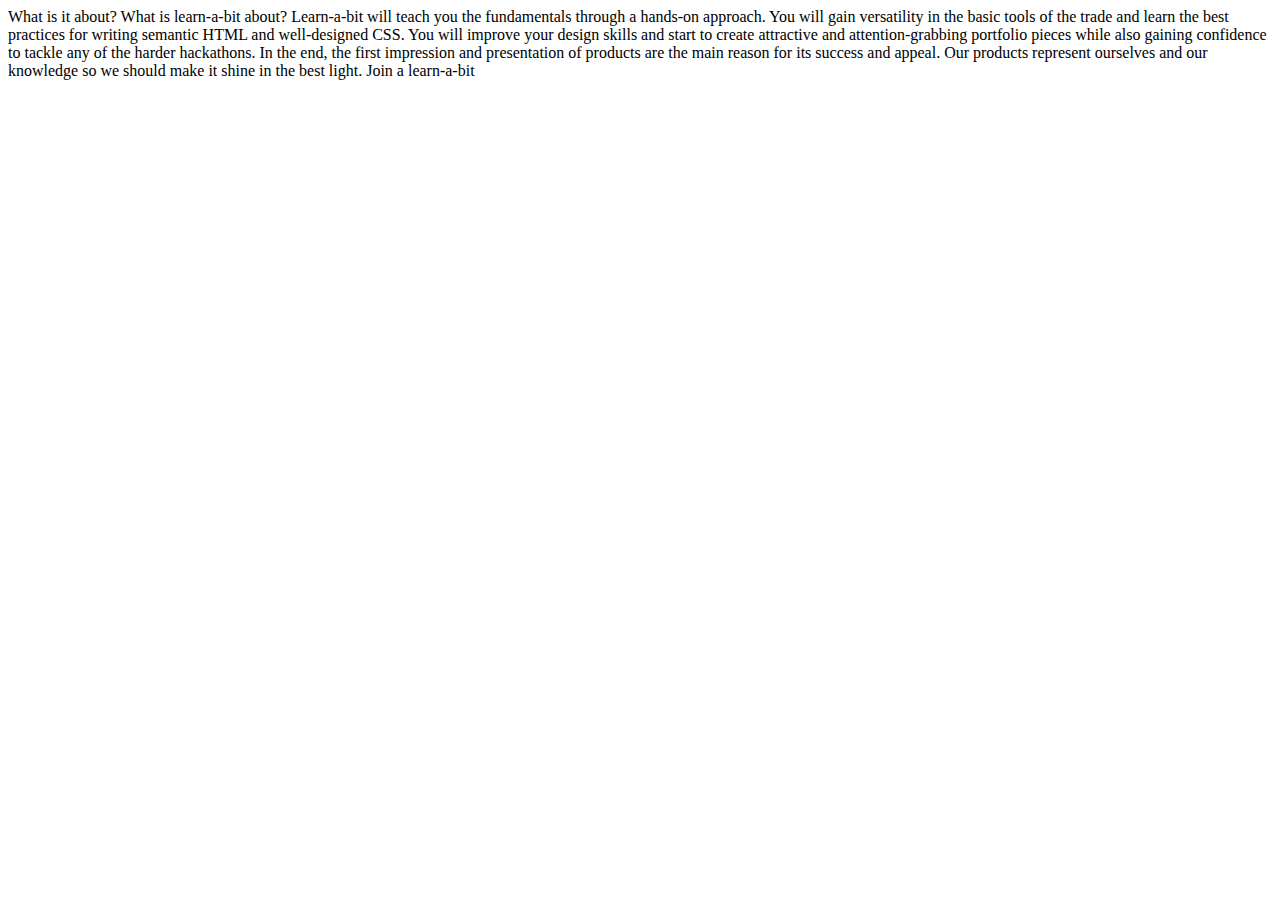
==== card/index.html @ 3da2a62f "updated readme" ====
<!DOCTYPE html>
<html lang="en">
  <head>
    <meta charset="UTF-8" />
    <meta http-equiv="X-UA-Compatible" content="IE=edge" />
    <meta name="viewport" content="width=device-width, initial-scale=1.0" />
    <title>Mintbean Learn-a-bit Challenge 02 - Card</title>
  </head>

  <body>
    What is it about?

    What is learn-a-bit about?

    Learn-a-bit will teach you the fundamentals through a hands-on approach. You
    will gain versatility in the basic tools of the trade and learn the best
    practices for writing semantic HTML and well-designed CSS. You will improve
    your design skills and start to create attractive and attention-grabbing
    portfolio pieces while also gaining confidence to tackle any of the harder
    hackathons. 
    
    In the end, the first impression and presentation of products
    are the main reason for its success and appeal. Our products represent
    ourselves and our knowledge so we should make it shine in the best light.

    Join a learn-a-bit
  </body>
</html>
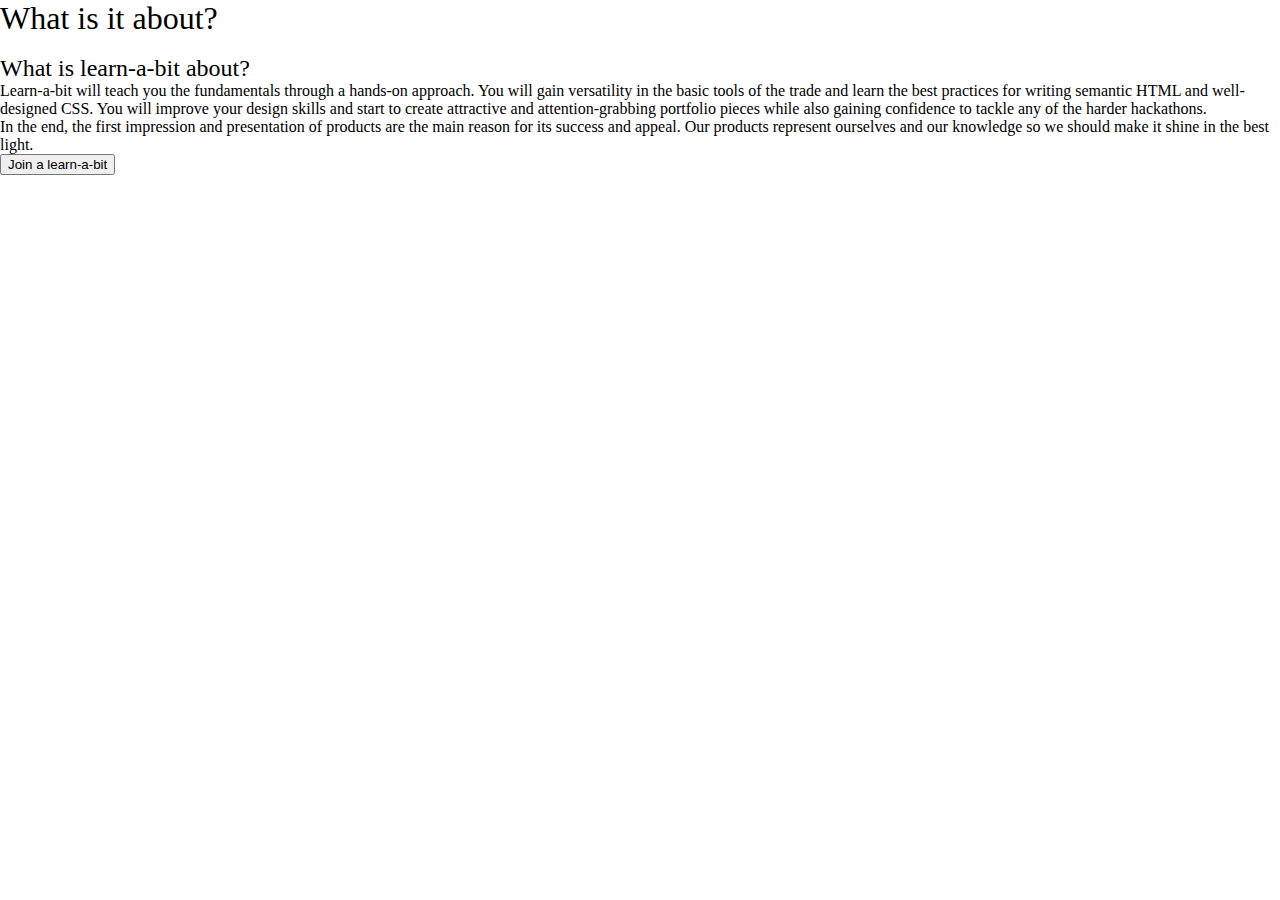
==== commit 29f3fc02: "add semantic html" ====
--- a/card/index.html
+++ b/card/index.html
@@ -5,24 +5,32 @@
     <meta http-equiv="X-UA-Compatible" content="IE=edge" />
     <meta name="viewport" content="width=device-width, initial-scale=1.0" />
     <title>Mintbean Learn-a-bit Challenge 02 - Card</title>
+    <link rel="stylesheet" href="styles/reset.css">
   </head>
+  <body>
+    <main>
+      <section>
+        <h1>What is it about?</h1>
+        <div class="card">
+          <img class="image">
+          <article class="article">
+            <h2>What is learn-a-bit about?</h2>
 
-  <body>
-    What is it about?
+              <p>Learn-a-bit will teach you the fundamentals through a hands-on approach. You
+              will gain versatility in the basic tools of the trade and learn the best
+              practices for writing semantic HTML and well-designed CSS. You will improve
+              your design skills and start to create attractive and attention-grabbing
+              portfolio pieces while also gaining confidence to tackle any of the harder
+              hackathons.</p> 
+              
+              <p>In the end, the first impression and presentation of products
+              are the main reason for its success and appeal. Our products represent
+              ourselves and our knowledge so we should make it shine in the best light.</p>
 
-    What is learn-a-bit about?
-
-    Learn-a-bit will teach you the fundamentals through a hands-on approach. You
-    will gain versatility in the basic tools of the trade and learn the best
-    practices for writing semantic HTML and well-designed CSS. You will improve
-    your design skills and start to create attractive and attention-grabbing
-    portfolio pieces while also gaining confidence to tackle any of the harder
-    hackathons. 
-    
-    In the end, the first impression and presentation of products
-    are the main reason for its success and appeal. Our products represent
-    ourselves and our knowledge so we should make it shine in the best light.
-
-    Join a learn-a-bit
+              <button>Join a learn-a-bit</button>
+          </article>
+        </div>
+      </section>
+    </main>
   </body>
 </html>
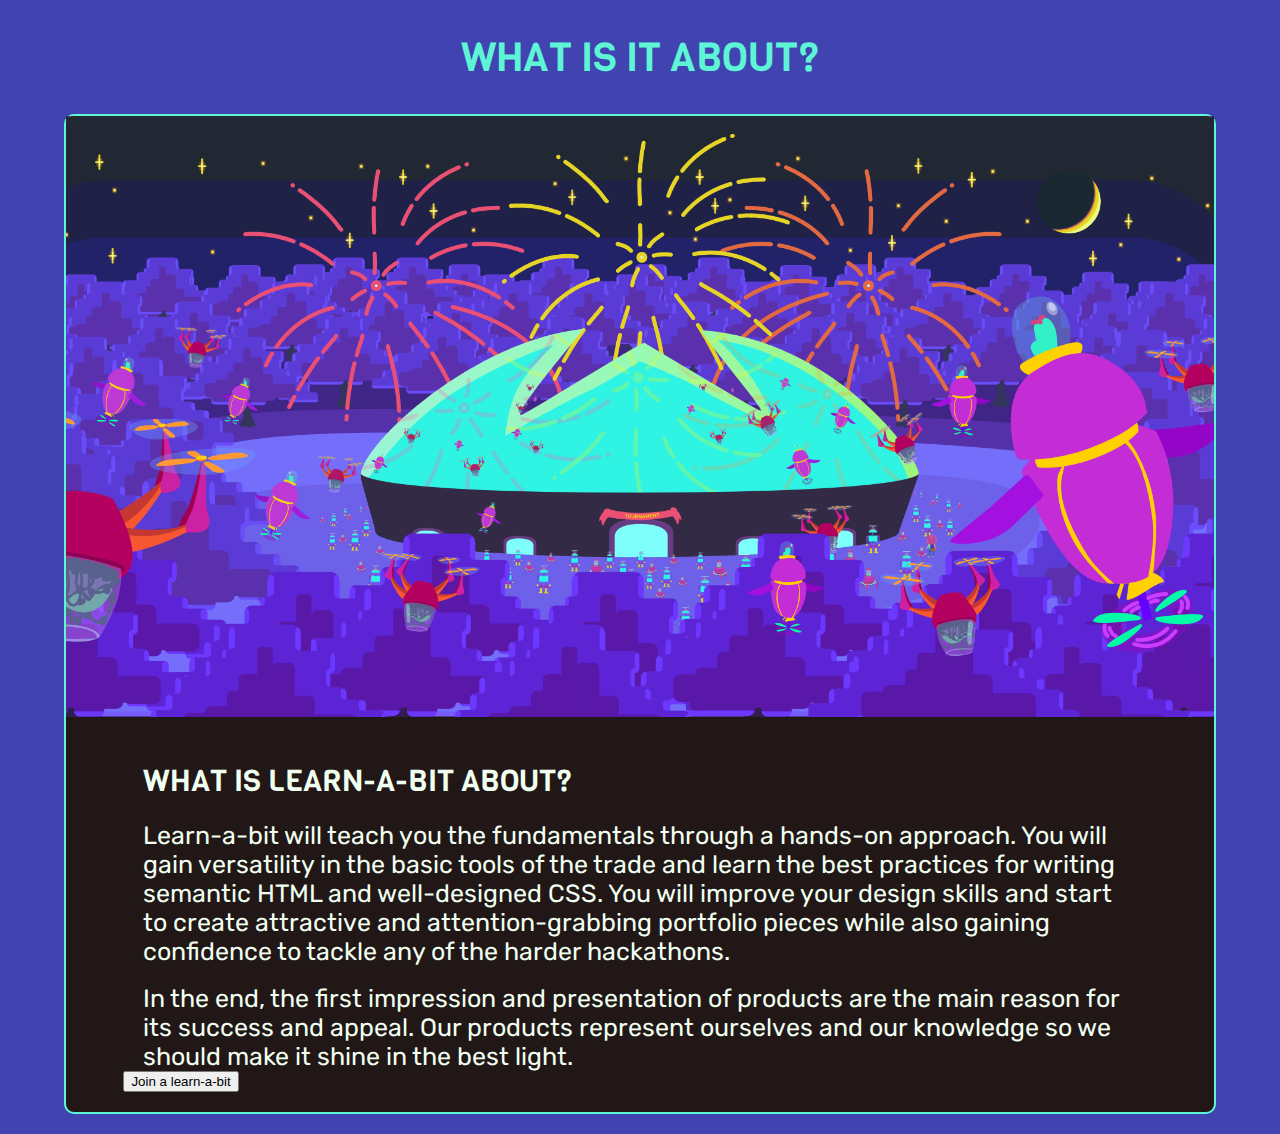
==== commit 97fdb519: "add css styles" ====
--- a/card/index.html
+++ b/card/index.html
@@ -6,28 +6,32 @@
     <meta name="viewport" content="width=device-width, initial-scale=1.0" />
     <title>Mintbean Learn-a-bit Challenge 02 - Card</title>
     <link rel="stylesheet" href="styles/reset.css">
+    <link rel="stylesheet" href="styles/styles.css">
+    <link href="https://fonts.googleapis.com/css2?family=Rubik:wght@300&family=Viga&display=swap" rel="stylesheet">
   </head>
   <body>
-    <main>
-      <section>
-        <h1>What is it about?</h1>
-        <div class="card">
-          <img class="image">
-          <article class="article">
-            <h2>What is learn-a-bit about?</h2>
+    <main class="main-card">
+      <section class="card-section">
+        <h1 class="card-section-headline">WHAT IS IT ABOUT?</h1>
+        <div class="card-body">
+          <div class="card-image">
+            <img src="images/mintbean-dome.png" alt="colorful celebration at the mintbean tournament arena">
+          </div>
+          <article class="card-article">
+            <h2 class="card-article-headline">WHAT IS LEARN-A-BIT ABOUT?</h2>
 
-              <p>Learn-a-bit will teach you the fundamentals through a hands-on approach. You
-              will gain versatility in the basic tools of the trade and learn the best
-              practices for writing semantic HTML and well-designed CSS. You will improve
-              your design skills and start to create attractive and attention-grabbing
-              portfolio pieces while also gaining confidence to tackle any of the harder
-              hackathons.</p> 
-              
-              <p>In the end, the first impression and presentation of products
-              are the main reason for its success and appeal. Our products represent
-              ourselves and our knowledge so we should make it shine in the best light.</p>
+            <p class="card-text">Learn-a-bit will teach you the fundamentals through a hands-on approach. You
+            will gain versatility in the basic tools of the trade and learn the best
+            practices for writing semantic HTML and well-designed CSS. You will improve
+            your design skills and start to create attractive and attention-grabbing
+            portfolio pieces while also gaining confidence to tackle any of the harder
+            hackathons.</p> 
+            <br>
+            <p class="card-text">In the end, the first impression and presentation of products
+            are the main reason for its success and appeal. Our products represent
+            ourselves and our knowledge so we should make it shine in the best light.</p>
 
-              <button>Join a learn-a-bit</button>
+            <button>Join a learn-a-bit</button>
           </article>
         </div>
       </section>
--- a/card/styles/styles.css
+++ b/card/styles/styles.css
@@ -0,0 +1,50 @@
+:root {
+    --main-dark: #221717;
+    --main-light: #f1fff1;
+    --main-highlight-darkslateblue: #4143b1;
+    --main-highlight-aquamarine: #5ef4d6;
+}
+
+.main-card {
+    background-color: var(--main-highlight-darkslateblue);
+}
+
+.card-section {
+    width: 90%;
+    margin: 0 auto;
+    padding-bottom: 20px;
+}
+
+.card-section-headline {
+    font-family: 'Viga', sans-serif; 
+    color: var(--main-highlight-aquamarine);
+    font-size: 40px;
+    text-align: center;
+    padding: 30px 0;
+}
+
+.card-body {
+    background-color: var(--main-dark);
+    border: 2.5px solid var(--main-highlight-aquamarine);
+    border-radius: 10px;
+}
+
+.card-article {
+    width: 90%;
+    margin: auto;
+    padding-top: 20px;
+    padding-bottom: 20px;
+    color: var(--main-light);
+}
+
+.card-article-headline {
+    font-family: 'Viga', sans-serif;
+    font-size: 30px;
+    padding: 20px;
+}
+
+.card-text {
+    font-family: 'Rubik', sans-serif;
+    font-size: 25px;
+    padding: 0 20px;
+}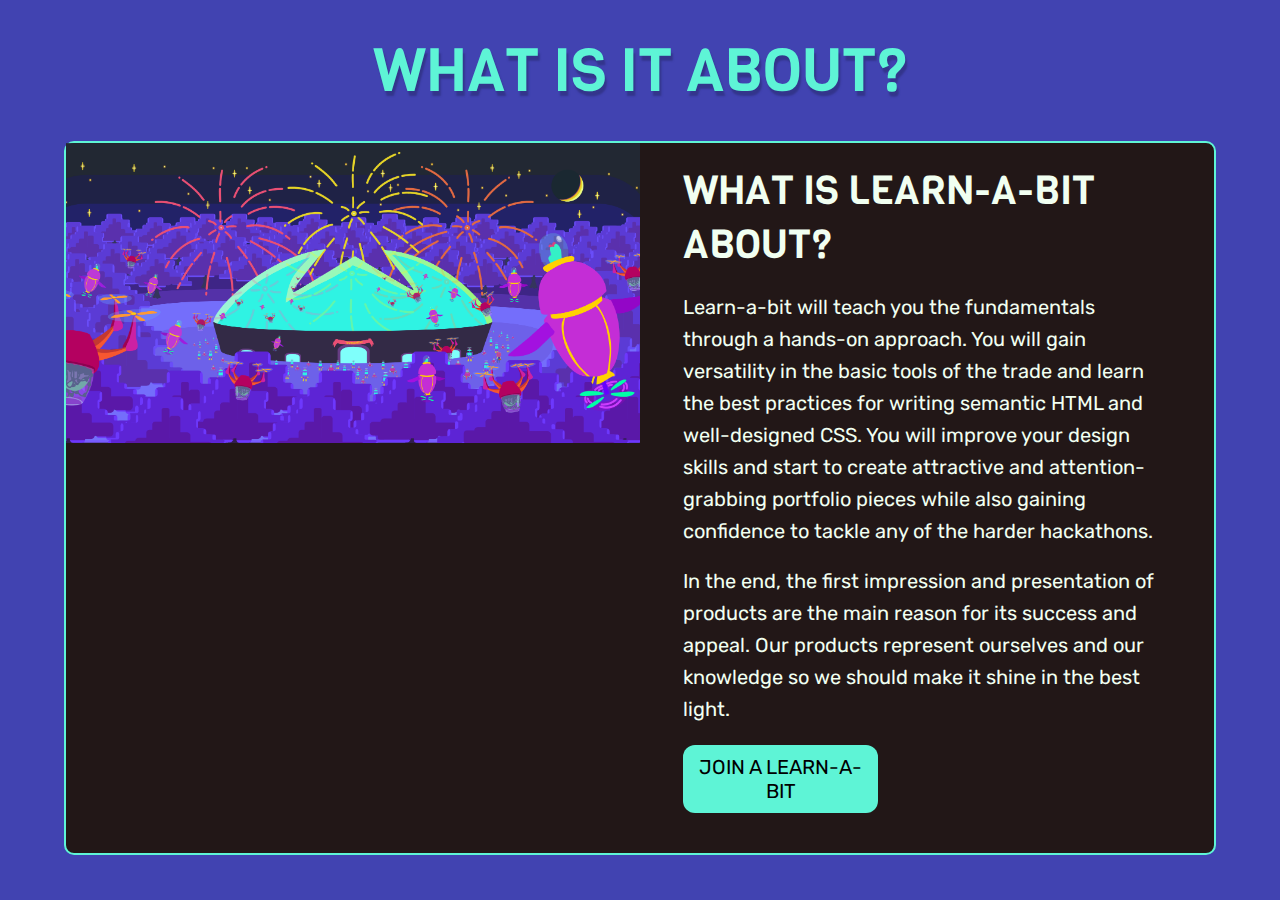
==== commit 97d1e005: "rework css styles for desktop" ====
--- a/card/index.html
+++ b/card/index.html
@@ -7,7 +7,7 @@
     <title>Mintbean Learn-a-bit Challenge 02 - Card</title>
     <link rel="stylesheet" href="styles/reset.css">
     <link rel="stylesheet" href="styles/styles.css">
-    <link href="https://fonts.googleapis.com/css2?family=Rubik:wght@300&family=Viga&display=swap" rel="stylesheet">
+    <link href="https://fonts.googleapis.com/css2?family=Rubik:wght@300;400&family=Viga&display=swap" rel="stylesheet">
   </head>
   <body>
     <main class="main-card">
@@ -15,23 +15,24 @@
         <h1 class="card-section-headline">WHAT IS IT ABOUT?</h1>
         <div class="card-body">
           <div class="card-image">
-            <img src="images/mintbean-dome.png" alt="colorful celebration at the mintbean tournament arena">
+            <img class="img" src="images/mintbean-dome.png" alt="colorful celebration at the mintbean tournament arena">
           </div>
           <article class="card-article">
-            <h2 class="card-article-headline">WHAT IS LEARN-A-BIT ABOUT?</h2>
+            <div class="card-contents">
+              <h2 class="card-article-headline">WHAT IS LEARN-A-BIT ABOUT?</h2>
 
-            <p class="card-text">Learn-a-bit will teach you the fundamentals through a hands-on approach. You
-            will gain versatility in the basic tools of the trade and learn the best
-            practices for writing semantic HTML and well-designed CSS. You will improve
-            your design skills and start to create attractive and attention-grabbing
-            portfolio pieces while also gaining confidence to tackle any of the harder
-            hackathons.</p> 
-            <br>
-            <p class="card-text">In the end, the first impression and presentation of products
-            are the main reason for its success and appeal. Our products represent
-            ourselves and our knowledge so we should make it shine in the best light.</p>
-
-            <button>Join a learn-a-bit</button>
+              <p class="card-text">Learn-a-bit will teach you the fundamentals through a hands-on approach. You
+              will gain versatility in the basic tools of the trade and learn the best
+              practices for writing semantic HTML and well-designed CSS. You will improve
+              your design skills and start to create attractive and attention-grabbing
+              portfolio pieces while also gaining confidence to tackle any of the harder
+              hackathons.</p> 
+              <br>
+              <p class="card-text">In the end, the first impression and presentation of products
+              are the main reason for its success and appeal. Our products represent
+              ourselves and our knowledge so we should make it shine in the best light.</p>
+              <button class="card-btn">JOIN A LEARN-A-BIT</button>
+            </div>
           </article>
         </div>
       </section>
--- a/card/styles/styles.css
+++ b/card/styles/styles.css
@@ -7,6 +7,7 @@
 
 .main-card {
     background-color: var(--main-highlight-darkslateblue);
+    height: 100vh;
 }
 
 .card-section {
@@ -20,31 +21,86 @@
     color: var(--main-highlight-aquamarine);
     font-size: 40px;
     text-align: center;
+    text-shadow: 2px 5px 2px #33358c;
     padding: 30px 0;
 }
 
 .card-body {
+    display: flex;
+    flex-direction: column;
     background-color: var(--main-dark);
     border: 2.5px solid var(--main-highlight-aquamarine);
     border-radius: 10px;
 }
 
 .card-article {
-    width: 90%;
+    color: var(--main-light);
+}
+
+.card-contents {
+    width: 85%;
     margin: auto;
     padding-top: 20px;
     padding-bottom: 20px;
-    color: var(--main-light);
 }
 
 .card-article-headline {
     font-family: 'Viga', sans-serif;
     font-size: 30px;
-    padding: 20px;
+    padding-bottom: 20px;
 }
 
 .card-text {
     font-family: 'Rubik', sans-serif;
-    font-size: 25px;
-    padding: 0 20px;
+    font-size: 20px;
+    line-height: 1.6;
+}
+
+.card-btn {
+    width: 100%;
+    background-color: var(--main-highlight-aquamarine);
+    border: none;
+    border-radius: 12px;
+    padding-top: 10px;
+    padding-bottom: 10px;
+    margin: 20px 0;
+    font-family: 'Rubik', sans-serif; 
+    font-size: 20px;
+}
+
+/* DESKTOP STYLING */
+@media screen and (min-width: 1224px) {
+
+    .card-section-headline {
+        font-size: 60px;
+    }
+
+    .card-body {
+        flex-direction: row;
+        justify-content: space-evenly;
+    }
+
+    .card-image {
+        width: 50%;
+    }
+
+    /* .img {
+    } */
+
+    .card-article {
+        width: 50%;
+    }
+
+    .card-article-headline {
+        font-size: 40px;
+    }
+
+    /* .card-text {
+
+    } */
+
+    .card-btn {
+        width: 40%;
+    }
+    
 }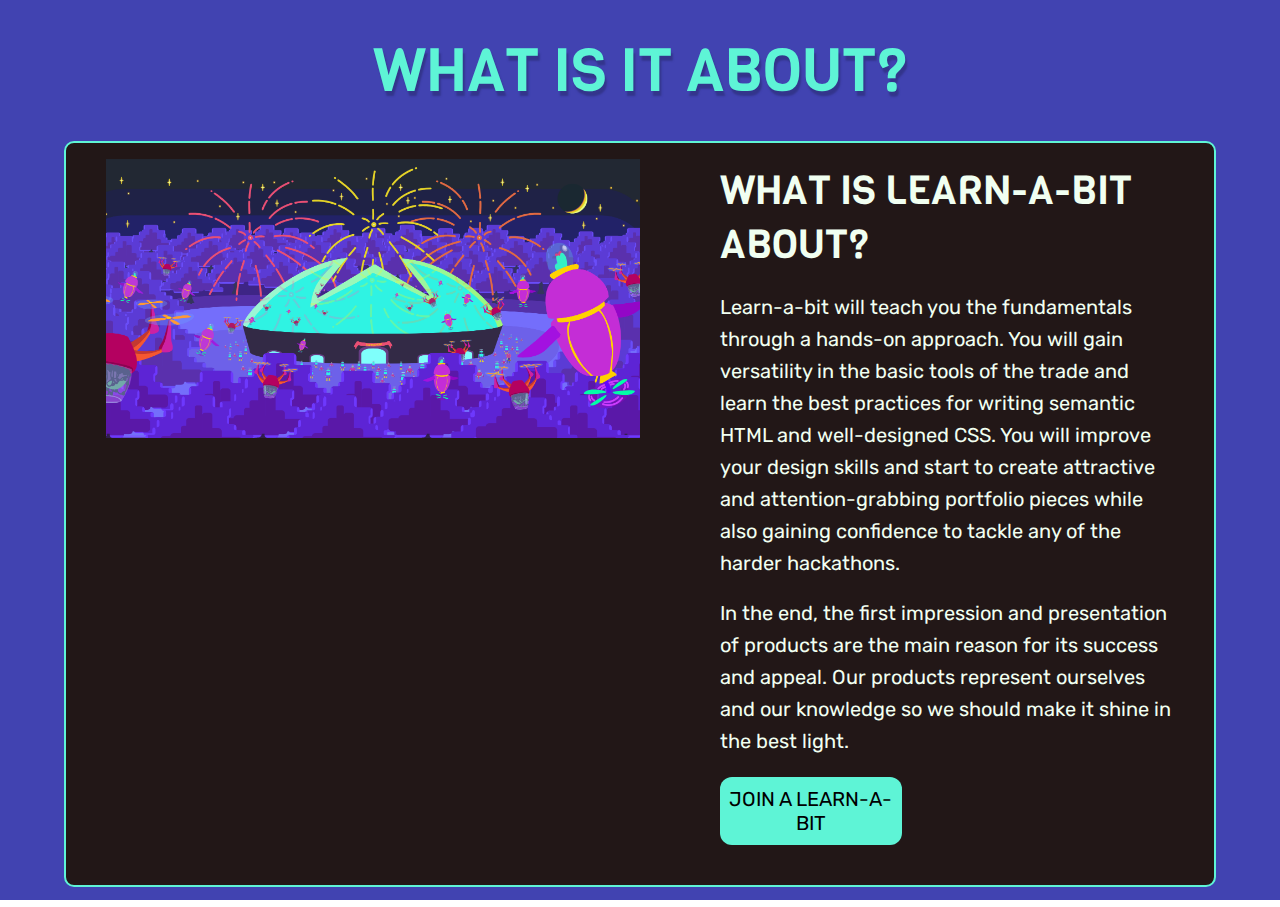
==== commit f1800a33: "fix semantic html" ====
--- a/card/index.html
+++ b/card/index.html
@@ -14,9 +14,9 @@
       <section class="card-section">
         <h1 class="card-section-headline">WHAT IS IT ABOUT?</h1>
         <div class="card-body">
-          <div class="card-image">
+          <figure class="card-image">
             <img class="img" src="images/mintbean-dome.png" alt="colorful celebration at the mintbean tournament arena">
-          </div>
+          </figure>
           <article class="card-article">
             <div class="card-contents">
               <h2 class="card-article-headline">WHAT IS LEARN-A-BIT ABOUT?</h2>
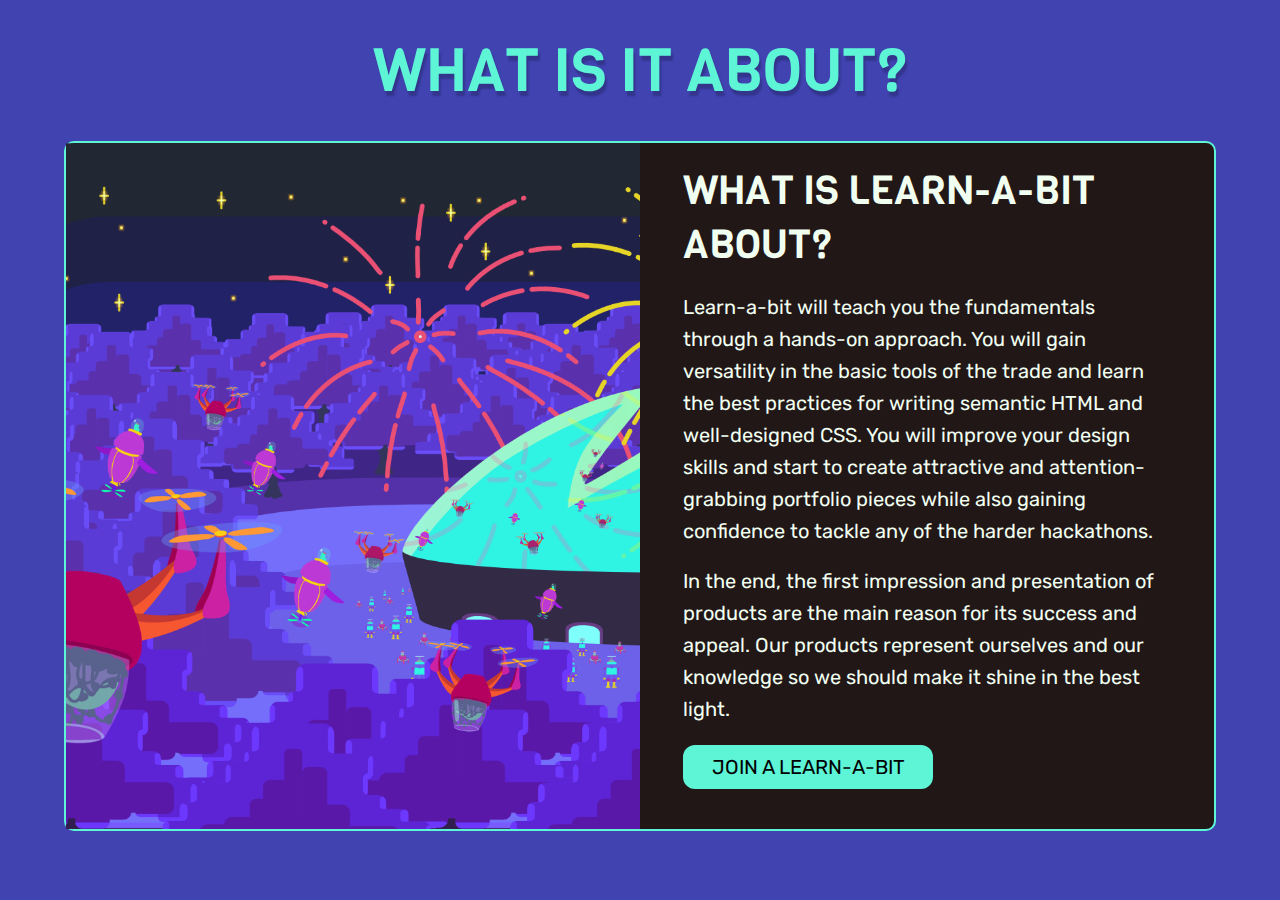
==== commit c6ce1170: "add css styles to card" ====
--- a/card/index.html
+++ b/card/index.html
@@ -14,9 +14,9 @@
       <section class="card-section">
         <h1 class="card-section-headline">WHAT IS IT ABOUT?</h1>
         <div class="card-body">
-          <figure class="card-image">
+          <!-- <figure class="card-image">
             <img class="img" src="images/mintbean-dome.png" alt="colorful celebration at the mintbean tournament arena">
-          </figure>
+          </figure> -->
           <article class="card-article">
             <div class="card-contents">
               <h2 class="card-article-headline">WHAT IS LEARN-A-BIT ABOUT?</h2>
--- a/card/styles/styles.css
+++ b/card/styles/styles.css
@@ -5,9 +5,8 @@
     --main-highlight-aquamarine: #5ef4d6;
 }
 
-.main-card {
+html, body {
     background-color: var(--main-highlight-darkslateblue);
-    height: 100vh;
 }
 
 .card-section {
@@ -31,6 +30,15 @@
     background-color: var(--main-dark);
     border: 2.5px solid var(--main-highlight-aquamarine);
     border-radius: 10px;
+}
+
+.card-body::before {
+    content: "";
+    display: block;
+    height: 300px;
+    background-image: url(../images/mintbean-dome.png);
+    background-size: cover;
+    background-repeat: no-repeat;
 }
 
 .card-article {
@@ -69,7 +77,7 @@
 }
 
 /* DESKTOP STYLING */
-@media screen and (min-width: 1224px) {
+@media screen and (min-width: 768px) {
 
     .card-section-headline {
         font-size: 60px;
@@ -80,12 +88,10 @@
         justify-content: space-evenly;
     }
 
-    .card-image {
-        width: 50%;
-    }
-
-    /* .img {
-    } */
+   .card-body::before {
+       width: 50%;
+       height: auto;
+   }
 
     .card-article {
         width: 50%;
@@ -95,12 +101,8 @@
         font-size: 40px;
     }
 
-    /* .card-text {
-
-    } */
-
     .card-btn {
-        width: 40%;
+        width: 250px;
     }
     
 }